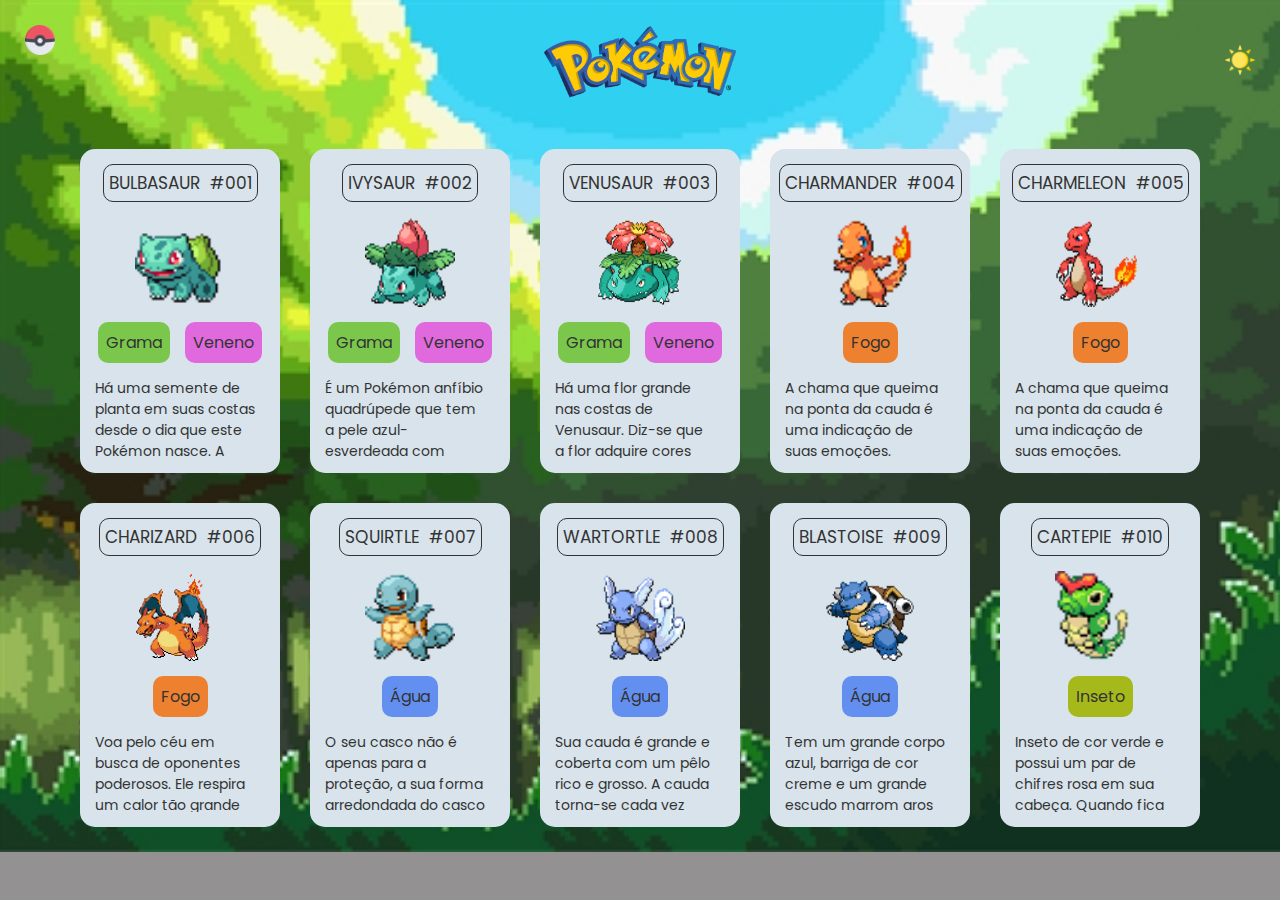
==== index.html @ 6d6de0cd "finalizado projeto pokemon" ====
<!DOCTYPE html>
<html lang="pt-br">

<head>
    <meta charset="UTF-8">
    <meta http-equiv="X-UA-Compatible" content="IE=edge">
    <meta name="viewport" content="width=device-width, initial-scale=1.0">
    <link rel="shortcut icon" href="src/imagens/pokedex.ico" type="image/x-icon">
    <!--ctrl + espaço para escolher o .ico-->
    <title>Listagem Pokémon</title>
    <link rel="preconnect" href="https://fonts.googleapis.com">
    <link rel="preconnect" href="https://fonts.gstatic.com" crossorigin>
    <link href="https://fonts.googleapis.com/css2?family=Poppins:wght@300;500;800&display=swap" rel="stylesheet">
    
    <link rel="stylesheet" href="./src/css/reset.css"> <!--criei um link para o css-->
    <link rel="stylesheet" href="./src/css/estilos.css">
    <link rel="stylesheet" href="./src/css/scrollbar.css">
</head>

<body>
    <header>
        <a href="#"> <!--link que leva para outra pagina-->
            <img src="./src/imagens/pokeball.png" alt="pokebola" class="logo">
        </a>
        <img src="./src/imagens/pokemon.png" alt="logo-pokemon" class="logo-pokemon">
        <button id="botao-alterar-tema">
            <img src="./src/imagens/sun.png" alt="imgem do sol" class="imagem-botao">
        </button>
    </header>
    <main>
        <ul class="listagem-pokemon"> <!--lista desordenada, e dentro tem as li-->
            <li class="cartao-pokemon">
                <div class="informacoes">
                    <span>Bulbasaur</span>
                    <span>#001</span>
                </div>

                <img src="./src/imagens/bulbasaur.gif" alt="bulbasaur" class="gif">

                <ul class="tipos">
                    <li class="tipo grama">Grama</li>
                    <li class="tipo veneno">Veneno</li>
                </ul>

                <p class="descricao">Há uma semente de planta em suas costas desde o dia que este Pokémon nasce. A semente cresce lentamente.</p>
            </li>

            <li class="cartao-pokemon">
                <div class="informacoes">
                    <span>Ivysaur</span>
                    <span>#002</span>
                </div>

                <img src="./src/imagens/ivysaur.gif" alt="ivysaur" class="gif">

                <ul class="tipos">
                    <li class="tipo grama">Grama</li>
                    <li class="tipo veneno">Veneno</li>
                </ul>

                <p class="descricao">É um Pokémon anfíbio quadrúpede que tem a pele azul-esverdeada com manchas mais
                    escuras. Sua flor em suas costas cresce conforme à intensidade da luz do sol absorvida. Como a flor
                    cresce, Ivysaur perde a capacidade de ficar sobre as patas traseiras.</p>
            </li>

            <li class="cartao-pokemon">
                <div class="informacoes">
                    <span>Venusaur</span>
                    <span>#003</span>
                </div>

                <img src="./src/imagens/venusaur.gif" alt="venusaur" class="gif">

                <ul class="tipos">
                    <li class="tipo grama">Grama</li>
                    <li class="tipo veneno">Veneno</li>
                </ul>

                <p class="descricao">Há uma flor grande nas costas de Venusaur. Diz-se que a flor adquire cores vivas se
                    receber muita nutrição e luz solar.
                </p>

            <li class="cartao-pokemon">
                <div class="informacoes">
                    <span>Charmander</span>
                    <span>#004</span>
                </div>

                <img src="src/imagens/charmander.gif" alt="Charmander" class="gif">

                <ul class="tipos">
                    <li class="tipo fogo">Fogo</li>
                </ul>

                <p class="descricao">A chama que queima na ponta da cauda é uma indicação de suas emoções.</p>
            </li>

            <li class="cartao-pokemon">
                <div class="informacoes">
                    <span>Charmeleon</span>
                    <span>#005</span>
                </div>

                <img src="src/imagens/charmeleon.gif" alt="charmeleon" class="gif">

                <ul class="tipos">
                    <li class="tipo fogo">Fogo</li>
                </ul>

                <p class="descricao">A chama que queima na ponta da cauda é uma indicação de suas emoções.</p>
            </li>

            <li class="cartao-pokemon">
                <div class="informacoes">
                    <span>Charizard</span>
                    <span>#006</span>
                </div>

                <img src="src/imagens/charizard.gif" alt="charizard" class="gif">

                <ul class="tipos">
                    <li class="tipo fogo">Fogo</li>
                </ul>

                <p class="descricao">Voa pelo céu em busca de oponentes poderosos. Ele respira um calor tão grande que derrete qualquer
                    coisa.</p>
            </li>

            <li class="cartao-pokemon">
                <div class="informacoes">
                    <span>Squirtle</span>
                    <span>#007</span>
                </div>

                <img src="src/imagens/squirtle.gif" alt="squirtle" class="gif">

                <ul class="tipos">
                    <li class="tipo agua">Água</li>
                </ul>

                <p class="descricao">O seu casco não é apenas para a proteção, a sua forma arredondada do casco e as ranhuras em sua
                    superfície ajudam a minimizar a resistência na água, permitindo que este Pokémon nade em altas
                    velocidades.</p>
            </li>

            <li class="cartao-pokemon">
                <div class="informacoes">
                    <span>Wartortle</span>
                    <span>#008</span>
                </div>

                <img src="src/imagens/wartortle.gif" alt="wartortle" class="gif">

                <ul class="tipos">
                    <li class="tipo agua">Água</li>
                </ul>

                <p class="descricao">Sua cauda é grande e coberta com um pêlo rico e grosso. A cauda torna-se cada vez mais profunda na
                    cor à medida que Wartortle envelhece.</p>
            </li>

            <li class="cartao-pokemon">
                <div class="informacoes">
                    <span>Blastoise</span>
                    <span>#009</span>
                </div>

                <img src="src/imagens/blastoise.gif" alt="blastoise" class="gif">

                <ul class="tipos">
                    <li class="tipo agua">Água</li>
                </ul>

                <p class="descricao">Tem um grande corpo azul, barriga de cor creme e um grande escudo marrom aros de branco, com seus
                    canhões de água. É agora mais visivelmente mais volumoso do que suas evoluções anteriores.</p>
            </li>

            <li class="cartao-pokemon">
                <div class="informacoes">
                    <span>Cartepie</span>
                    <span>#010</span>
                </div>

                <img src="src/imagens/caterpie.gif" alt="caterpie" class="gif">

                <ul class="tipos">
                    <li class="tipo inseto">Inseto</li>
                </ul>

                <p class="descricao">Inseto de cor verde e possui um par de chifres rosa em sua cabeça. Quando fica com raiva é capaz de
                    soltar pequenas teias pegajosas pela boca. Investida; Teia de Aranha</p>
            </li>

        </ul>
    </main>
    <script src="./src/js/index.js"></script>
    
</body>

</html>
---- src/css/estilos.css ----
body{
    font-family: 'poppins', sans-serif; 
    max-width: 1280px;
    margin: 0 auto;
    background-color: #5e5b5bab;
    background-image: url(../imagens/dia.jpg);
    background-repeat: no-repeat;
    background-size: cover;
    color: #333333;
}

body.modo-escuro{ /*será ativado com o js*/
    background-color: #212121;
    background-image: url(../imagens/noite.png);
    background-repeat: no-repeat;
    background-size: contain;
    color: #f5f5f5;
}

header{
    display: flex; /*coloca um do lado do outro*/
    justify-content: space-between; /*Distribui e alinha os elementos filhos ao longo de todo o espaço do eixo principal, de modo que ocupem todo o espaço livre de forma uniforme.*/
    padding: 25px;
}
header .logo-pokemon{
    width: 200px;
    transition: 0.2s ease-in-out;
}
header .logo,
header .imagem-botao{
    width: 30px;
    transition: 0.2s ease-in-out;
}

header #botao-alterar-tema{
    /*remover fundo da imagem do sol*/
    background: none;
    border: none;
}
/*psedo class/ hover= quando passar pór cima*/
header .logo:hover,
header .logo-pokemon:hover,
header .imagem-botao:hover,
main .cartao-pokemon:hover{
    transform: scale(1.05);
    cursor: pointer;
}

main{
    padding: 25px;
}

main .listagem-pokemon{
    display: flex;
    flex-wrap: wrap;
    gap: 30px;
    justify-content: center;
}

main .cartao-pokemon{
    background-color: #d8e3ec;
    width: 200px;
    padding: 15px;
    display: flex;
    flex-direction: column;
    align-items: center;
    gap: 15px;
    border-radius: 15px;
    transition: 0.2s ease-in-out;
}
main .cartao-pokemon:hover{
    background-color: #96d9d6;
}

.modo-escuro .cartao-pokemon{
    background-color: #a8a8a8;
}

main .cartao-pokemon .informacoes{
    display: flex;
    justify-content: space-between;
    border: 1px solid #333333;
    border-radius: 10px;
}
main .cartao-pokemon .informacoes span{
    padding: 5px;
    text-transform: uppercase;
    font-size: 17px;
}

main .cartao-pokemon .gif{
    width: 90px;
    height: 90px;
}

main .cartao-pokemon .tipos{
    display:flex;
    gap: 15px;
}

main .cartao-pokemon .tipo{
    padding: 8px;
    border-radius: 10px;
}

.grama{
    background-color: #7ac74c;
}
.veneno{
    background-color: #df67ddfb;
}
.fogo{
    background-color: #ee8130;
}
.agua{
    background-color: #6390f0;
}
.inseto{
    background-color: #a6b91a;
}

main .descricao{
    max-height: 80px;
    overflow-y:scroll;
    font-size: 14px;
    padding-right: 10px;     /* espaçamento para a direita */
}
---- src/css/scrollbar.css ----
*::-webkit-scrollbar{
    width: 12px;
}

*::-webkit-scrollbar-track{
    background-color: #f1e9e9;
}
*::-webkit-scrollbar-thumb{
    background-color: #582965;
    border-radius: 10px;
    border: 3px solid #ffffff;
}
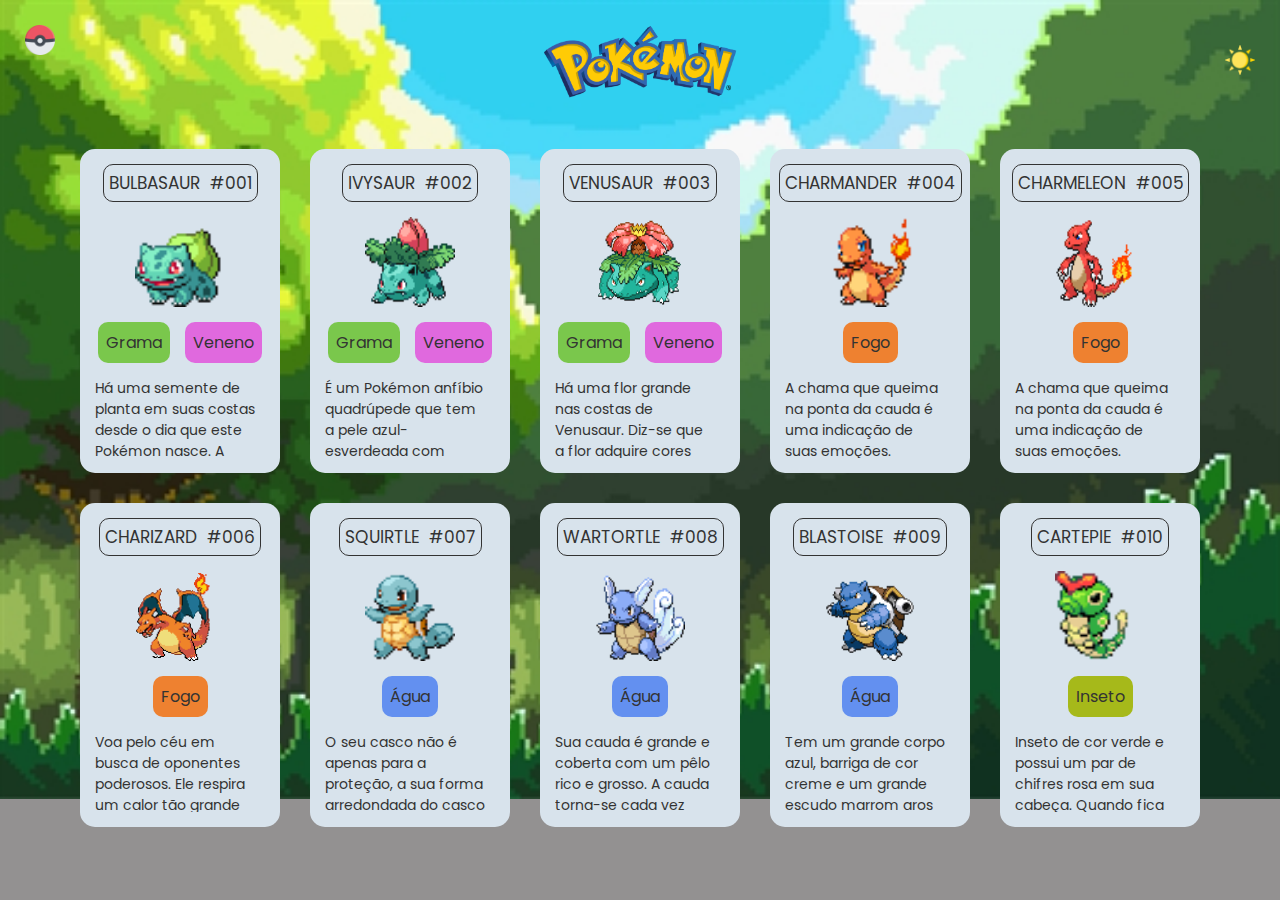
==== commit c631d7f2: "Add files via upload" ====
--- a/index.html
+++ b/index.html
@@ -1,200 +1,200 @@
-<!DOCTYPE html>
-<html lang="pt-br">
-
-<head>
-    <meta charset="UTF-8">
-    <meta http-equiv="X-UA-Compatible" content="IE=edge">
-    <meta name="viewport" content="width=device-width, initial-scale=1.0">
-    <link rel="shortcut icon" href="src/imagens/pokedex.ico" type="image/x-icon">
-    <!--ctrl + espaço para escolher o .ico-->
-    <title>Listagem Pokémon</title>
-    <link rel="preconnect" href="https://fonts.googleapis.com">
-    <link rel="preconnect" href="https://fonts.gstatic.com" crossorigin>
-    <link href="https://fonts.googleapis.com/css2?family=Poppins:wght@300;500;800&display=swap" rel="stylesheet">
-    
-    <link rel="stylesheet" href="./src/css/reset.css"> <!--criei um link para o css-->
-    <link rel="stylesheet" href="./src/css/estilos.css">
-    <link rel="stylesheet" href="./src/css/scrollbar.css">
-</head>
-
-<body>
-    <header>
-        <a href="#"> <!--link que leva para outra pagina-->
-            <img src="./src/imagens/pokeball.png" alt="pokebola" class="logo">
-        </a>
-        <img src="./src/imagens/pokemon.png" alt="logo-pokemon" class="logo-pokemon">
-        <button id="botao-alterar-tema">
-            <img src="./src/imagens/sun.png" alt="imgem do sol" class="imagem-botao">
-        </button>
-    </header>
-    <main>
-        <ul class="listagem-pokemon"> <!--lista desordenada, e dentro tem as li-->
-            <li class="cartao-pokemon">
-                <div class="informacoes">
-                    <span>Bulbasaur</span>
-                    <span>#001</span>
-                </div>
-
-                <img src="./src/imagens/bulbasaur.gif" alt="bulbasaur" class="gif">
-
-                <ul class="tipos">
-                    <li class="tipo grama">Grama</li>
-                    <li class="tipo veneno">Veneno</li>
-                </ul>
-
-                <p class="descricao">Há uma semente de planta em suas costas desde o dia que este Pokémon nasce. A semente cresce lentamente.</p>
-            </li>
-
-            <li class="cartao-pokemon">
-                <div class="informacoes">
-                    <span>Ivysaur</span>
-                    <span>#002</span>
-                </div>
-
-                <img src="./src/imagens/ivysaur.gif" alt="ivysaur" class="gif">
-
-                <ul class="tipos">
-                    <li class="tipo grama">Grama</li>
-                    <li class="tipo veneno">Veneno</li>
-                </ul>
-
-                <p class="descricao">É um Pokémon anfíbio quadrúpede que tem a pele azul-esverdeada com manchas mais
-                    escuras. Sua flor em suas costas cresce conforme à intensidade da luz do sol absorvida. Como a flor
-                    cresce, Ivysaur perde a capacidade de ficar sobre as patas traseiras.</p>
-            </li>
-
-            <li class="cartao-pokemon">
-                <div class="informacoes">
-                    <span>Venusaur</span>
-                    <span>#003</span>
-                </div>
-
-                <img src="./src/imagens/venusaur.gif" alt="venusaur" class="gif">
-
-                <ul class="tipos">
-                    <li class="tipo grama">Grama</li>
-                    <li class="tipo veneno">Veneno</li>
-                </ul>
-
-                <p class="descricao">Há uma flor grande nas costas de Venusaur. Diz-se que a flor adquire cores vivas se
-                    receber muita nutrição e luz solar.
-                </p>
-
-            <li class="cartao-pokemon">
-                <div class="informacoes">
-                    <span>Charmander</span>
-                    <span>#004</span>
-                </div>
-
-                <img src="src/imagens/charmander.gif" alt="Charmander" class="gif">
-
-                <ul class="tipos">
-                    <li class="tipo fogo">Fogo</li>
-                </ul>
-
-                <p class="descricao">A chama que queima na ponta da cauda é uma indicação de suas emoções.</p>
-            </li>
-
-            <li class="cartao-pokemon">
-                <div class="informacoes">
-                    <span>Charmeleon</span>
-                    <span>#005</span>
-                </div>
-
-                <img src="src/imagens/charmeleon.gif" alt="charmeleon" class="gif">
-
-                <ul class="tipos">
-                    <li class="tipo fogo">Fogo</li>
-                </ul>
-
-                <p class="descricao">A chama que queima na ponta da cauda é uma indicação de suas emoções.</p>
-            </li>
-
-            <li class="cartao-pokemon">
-                <div class="informacoes">
-                    <span>Charizard</span>
-                    <span>#006</span>
-                </div>
-
-                <img src="src/imagens/charizard.gif" alt="charizard" class="gif">
-
-                <ul class="tipos">
-                    <li class="tipo fogo">Fogo</li>
-                </ul>
-
-                <p class="descricao">Voa pelo céu em busca de oponentes poderosos. Ele respira um calor tão grande que derrete qualquer
-                    coisa.</p>
-            </li>
-
-            <li class="cartao-pokemon">
-                <div class="informacoes">
-                    <span>Squirtle</span>
-                    <span>#007</span>
-                </div>
-
-                <img src="src/imagens/squirtle.gif" alt="squirtle" class="gif">
-
-                <ul class="tipos">
-                    <li class="tipo agua">Água</li>
-                </ul>
-
-                <p class="descricao">O seu casco não é apenas para a proteção, a sua forma arredondada do casco e as ranhuras em sua
-                    superfície ajudam a minimizar a resistência na água, permitindo que este Pokémon nade em altas
-                    velocidades.</p>
-            </li>
-
-            <li class="cartao-pokemon">
-                <div class="informacoes">
-                    <span>Wartortle</span>
-                    <span>#008</span>
-                </div>
-
-                <img src="src/imagens/wartortle.gif" alt="wartortle" class="gif">
-
-                <ul class="tipos">
-                    <li class="tipo agua">Água</li>
-                </ul>
-
-                <p class="descricao">Sua cauda é grande e coberta com um pêlo rico e grosso. A cauda torna-se cada vez mais profunda na
-                    cor à medida que Wartortle envelhece.</p>
-            </li>
-
-            <li class="cartao-pokemon">
-                <div class="informacoes">
-                    <span>Blastoise</span>
-                    <span>#009</span>
-                </div>
-
-                <img src="src/imagens/blastoise.gif" alt="blastoise" class="gif">
-
-                <ul class="tipos">
-                    <li class="tipo agua">Água</li>
-                </ul>
-
-                <p class="descricao">Tem um grande corpo azul, barriga de cor creme e um grande escudo marrom aros de branco, com seus
-                    canhões de água. É agora mais visivelmente mais volumoso do que suas evoluções anteriores.</p>
-            </li>
-
-            <li class="cartao-pokemon">
-                <div class="informacoes">
-                    <span>Cartepie</span>
-                    <span>#010</span>
-                </div>
-
-                <img src="src/imagens/caterpie.gif" alt="caterpie" class="gif">
-
-                <ul class="tipos">
-                    <li class="tipo inseto">Inseto</li>
-                </ul>
-
-                <p class="descricao">Inseto de cor verde e possui um par de chifres rosa em sua cabeça. Quando fica com raiva é capaz de
-                    soltar pequenas teias pegajosas pela boca. Investida; Teia de Aranha</p>
-            </li>
-
-        </ul>
-    </main>
-    <script src="./src/js/index.js"></script>
-    
-</body>
-
+<!DOCTYPE html>
+<html lang="pt-br">
+
+<head>
+    <meta charset="UTF-8">
+    <meta http-equiv="X-UA-Compatible" content="IE=edge">
+    <meta name="viewport" content="width=device-width, initial-scale=1.0">
+    <link rel="shortcut icon" href="src/imagens/pokedex.ico" type="image/x-icon">
+    <!--ctrl + espaço para escolher o .ico-->
+    <title>Listagem Pokémon</title>
+    <link rel="preconnect" href="https://fonts.googleapis.com">
+    <link rel="preconnect" href="https://fonts.gstatic.com" crossorigin>
+    <link href="https://fonts.googleapis.com/css2?family=Poppins:wght@300;500;800&display=swap" rel="stylesheet">
+    
+    <link rel="stylesheet" href="./src/css/reset.css"> <!--criei um link para o css-->
+    <link rel="stylesheet" href="./src/css/estilos.css">
+    <link rel="stylesheet" href="./src/css/scrollbar.css">
+</head>
+
+<body>
+    <header>
+        <a href="#"> <!--link que leva para outra pagina-->
+            <img src="./src/imagens/pokeball.png" alt="pokebola" class="logo">
+        </a>
+        <img src="./src/imagens/pokemon.png" alt="logo-pokemon" class="logo-pokemon">
+        <button id="botao-alterar-tema">
+            <img src="./src/imagens/sun.png" alt="imgem do sol" class="imagem-botao">
+        </button>
+    </header>
+    <main>
+        <ul class="listagem-pokemon"> <!--lista desordenada, e dentro tem as li-->
+            <li class="cartao-pokemon">
+                <div class="informacoes">
+                    <span>Bulbasaur</span>
+                    <span>#001</span>
+                </div>
+
+                <img src="./src/imagens/bulbasaur.gif" alt="bulbasaur" class="gif">
+
+                <ul class="tipos">
+                    <li class="tipo grama">Grama</li>
+                    <li class="tipo veneno">Veneno</li>
+                </ul>
+
+                <p class="descricao">Há uma semente de planta em suas costas desde o dia que este Pokémon nasce. A semente cresce lentamente.</p>
+            </li>
+
+            <li class="cartao-pokemon">
+                <div class="informacoes">
+                    <span>Ivysaur</span>
+                    <span>#002</span>
+                </div>
+
+                <img src="./src/imagens/ivysaur.gif" alt="ivysaur" class="gif">
+
+                <ul class="tipos">
+                    <li class="tipo grama">Grama</li>
+                    <li class="tipo veneno">Veneno</li>
+                </ul>
+
+                <p class="descricao">É um Pokémon anfíbio quadrúpede que tem a pele azul-esverdeada com manchas mais
+                    escuras. Sua flor em suas costas cresce conforme à intensidade da luz do sol absorvida. Como a flor
+                    cresce, Ivysaur perde a capacidade de ficar sobre as patas traseiras.</p>
+            </li>
+
+            <li class="cartao-pokemon">
+                <div class="informacoes">
+                    <span>Venusaur</span>
+                    <span>#003</span>
+                </div>
+
+                <img src="./src/imagens/venusaur.gif" alt="venusaur" class="gif">
+
+                <ul class="tipos">
+                    <li class="tipo grama">Grama</li>
+                    <li class="tipo veneno">Veneno</li>
+                </ul>
+
+                <p class="descricao">Há uma flor grande nas costas de Venusaur. Diz-se que a flor adquire cores vivas se
+                    receber muita nutrição e luz solar.
+                </p>
+
+            <li class="cartao-pokemon">
+                <div class="informacoes">
+                    <span>Charmander</span>
+                    <span>#004</span>
+                </div>
+
+                <img src="src/imagens/charmander.gif" alt="Charmander" class="gif">
+
+                <ul class="tipos">
+                    <li class="tipo fogo">Fogo</li>
+                </ul>
+
+                <p class="descricao">A chama que queima na ponta da cauda é uma indicação de suas emoções.</p>
+            </li>
+
+            <li class="cartao-pokemon">
+                <div class="informacoes">
+                    <span>Charmeleon</span>
+                    <span>#005</span>
+                </div>
+
+                <img src="src/imagens/charmeleon.gif" alt="charmeleon" class="gif">
+
+                <ul class="tipos">
+                    <li class="tipo fogo">Fogo</li>
+                </ul>
+
+                <p class="descricao">A chama que queima na ponta da cauda é uma indicação de suas emoções.</p>
+            </li>
+
+            <li class="cartao-pokemon">
+                <div class="informacoes">
+                    <span>Charizard</span>
+                    <span>#006</span>
+                </div>
+
+                <img src="src/imagens/charizard.gif" alt="charizard" class="gif">
+
+                <ul class="tipos">
+                    <li class="tipo fogo">Fogo</li>
+                </ul>
+
+                <p class="descricao">Voa pelo céu em busca de oponentes poderosos. Ele respira um calor tão grande que derrete qualquer
+                    coisa.</p>
+            </li>
+
+            <li class="cartao-pokemon">
+                <div class="informacoes">
+                    <span>Squirtle</span>
+                    <span>#007</span>
+                </div>
+
+                <img src="src/imagens/squirtle.gif" alt="squirtle" class="gif">
+
+                <ul class="tipos">
+                    <li class="tipo agua">Água</li>
+                </ul>
+
+                <p class="descricao">O seu casco não é apenas para a proteção, a sua forma arredondada do casco e as ranhuras em sua
+                    superfície ajudam a minimizar a resistência na água, permitindo que este Pokémon nade em altas
+                    velocidades.</p>
+            </li>
+
+            <li class="cartao-pokemon">
+                <div class="informacoes">
+                    <span>Wartortle</span>
+                    <span>#008</span>
+                </div>
+
+                <img src="src/imagens/wartortle.gif" alt="wartortle" class="gif">
+
+                <ul class="tipos">
+                    <li class="tipo agua">Água</li>
+                </ul>
+
+                <p class="descricao">Sua cauda é grande e coberta com um pêlo rico e grosso. A cauda torna-se cada vez mais profunda na
+                    cor à medida que Wartortle envelhece.</p>
+            </li>
+
+            <li class="cartao-pokemon">
+                <div class="informacoes">
+                    <span>Blastoise</span>
+                    <span>#009</span>
+                </div>
+
+                <img src="src/imagens/blastoise.gif" alt="blastoise" class="gif">
+
+                <ul class="tipos">
+                    <li class="tipo agua">Água</li>
+                </ul>
+
+                <p class="descricao">Tem um grande corpo azul, barriga de cor creme e um grande escudo marrom aros de branco, com seus
+                    canhões de água. É agora mais visivelmente mais volumoso do que suas evoluções anteriores.</p>
+            </li>
+
+            <li class="cartao-pokemon">
+                <div class="informacoes">
+                    <span>Cartepie</span>
+                    <span>#010</span>
+                </div>
+
+                <img src="src/imagens/caterpie.gif" alt="caterpie" class="gif">
+
+                <ul class="tipos">
+                    <li class="tipo inseto">Inseto</li>
+                </ul>
+
+                <p class="descricao">Inseto de cor verde e possui um par de chifres rosa em sua cabeça. Quando fica com raiva é capaz de
+                    soltar pequenas teias pegajosas pela boca. Investida; Teia de Aranha</p>
+            </li>
+
+        </ul>
+    </main>
+    <script src="./src/js/index.js"></script>
+    
+</body>
+
 </html>--- a/src/css/estilos.css
+++ b/src/css/estilos.css
@@ -1,127 +1,155 @@
-body{
-    font-family: 'poppins', sans-serif; 
-    max-width: 1280px;
-    margin: 0 auto;
-    background-color: #5e5b5bab;
-    background-image: url(../imagens/dia.jpg);
-    background-repeat: no-repeat;
-    background-size: cover;
-    color: #333333;
-}
-
-body.modo-escuro{ /*será ativado com o js*/
-    background-color: #212121;
-    background-image: url(../imagens/noite.png);
-    background-repeat: no-repeat;
-    background-size: contain;
-    color: #f5f5f5;
-}
-
-header{
-    display: flex; /*coloca um do lado do outro*/
-    justify-content: space-between; /*Distribui e alinha os elementos filhos ao longo de todo o espaço do eixo principal, de modo que ocupem todo o espaço livre de forma uniforme.*/
-    padding: 25px;
-}
-header .logo-pokemon{
-    width: 200px;
-    transition: 0.2s ease-in-out;
-}
-header .logo,
-header .imagem-botao{
-    width: 30px;
-    transition: 0.2s ease-in-out;
-}
-
-header #botao-alterar-tema{
-    /*remover fundo da imagem do sol*/
-    background: none;
-    border: none;
-}
-/*psedo class/ hover= quando passar pór cima*/
-header .logo:hover,
-header .logo-pokemon:hover,
-header .imagem-botao:hover,
-main .cartao-pokemon:hover{
-    transform: scale(1.05);
-    cursor: pointer;
-}
-
-main{
-    padding: 25px;
-}
-
-main .listagem-pokemon{
-    display: flex;
-    flex-wrap: wrap;
-    gap: 30px;
-    justify-content: center;
-}
-
-main .cartao-pokemon{
-    background-color: #d8e3ec;
-    width: 200px;
-    padding: 15px;
-    display: flex;
-    flex-direction: column;
-    align-items: center;
-    gap: 15px;
-    border-radius: 15px;
-    transition: 0.2s ease-in-out;
-}
-main .cartao-pokemon:hover{
-    background-color: #96d9d6;
-}
-
-.modo-escuro .cartao-pokemon{
-    background-color: #a8a8a8;
-}
-
-main .cartao-pokemon .informacoes{
-    display: flex;
-    justify-content: space-between;
-    border: 1px solid #333333;
-    border-radius: 10px;
-}
-main .cartao-pokemon .informacoes span{
-    padding: 5px;
-    text-transform: uppercase;
-    font-size: 17px;
-}
-
-main .cartao-pokemon .gif{
-    width: 90px;
-    height: 90px;
-}
-
-main .cartao-pokemon .tipos{
-    display:flex;
-    gap: 15px;
-}
-
-main .cartao-pokemon .tipo{
-    padding: 8px;
-    border-radius: 10px;
-}
-
-.grama{
-    background-color: #7ac74c;
-}
-.veneno{
-    background-color: #df67ddfb;
-}
-.fogo{
-    background-color: #ee8130;
-}
-.agua{
-    background-color: #6390f0;
-}
-.inseto{
-    background-color: #a6b91a;
-}
-
-main .descricao{
-    max-height: 80px;
-    overflow-y:scroll;
-    font-size: 14px;
-    padding-right: 10px;     /* espaçamento para a direita */
-}+body{
+    font-family: 'poppins', sans-serif; 
+    max-width: 1280px;
+    margin: 0 auto;
+    background-color: #5e5b5bab;
+    background-image: url(../imagens/dia.jpg);
+    background-repeat: no-repeat;
+    background-size: contain;
+    color: #333333;
+}
+
+body.modo-escuro{ /*será ativado com o js*/
+    background-color: #212121;
+    background-image: url(../imagens/noite.png);
+    background-repeat: no-repeat;
+    background-size: cover;
+    color: #f5f5f5;
+}
+
+header{
+    display: flex; /*coloca um do lado do outro*/
+    justify-content: space-between; /*Distribui e alinha os elementos filhos ao longo de todo o espaço do eixo principal, de modo que ocupem todo o espaço livre de forma uniforme.*/
+    padding: 25px;
+}
+header .logo-pokemon{
+    width: 200px;
+    transition: 0.2s ease-in-out;
+}
+header .logo,
+header .imagem-botao{
+    width: 30px;
+    transition: 0.2s ease-in-out;
+}
+
+header #botao-alterar-tema{
+    /*remover fundo da imagem do sol*/
+    background: none;
+    border: none;
+}
+/*psedo class/ hover= quando passar pór cima*/
+header .logo:hover,
+header .logo-pokemon:hover,
+header .imagem-botao:hover,
+main .cartao-pokemon:hover{
+    transform: scale(1.05);
+    cursor: pointer;
+}
+
+main{
+    padding: 25px;
+}
+
+main .listagem-pokemon{
+    display: flex;
+    flex-wrap: wrap;
+    gap: 30px;
+    justify-content: center;
+}
+
+main .cartao-pokemon{
+    background-color: #d8e3ec;
+    width: 200px;
+    padding: 15px;
+    display: flex;
+    flex-direction: column;
+    align-items: center;
+    gap: 15px;
+    border-radius: 15px;
+    transition: 0.2s ease-in-out;
+}
+main .cartao-pokemon:hover{
+    background-color: #96d9d6;
+}
+
+.modo-escuro .cartao-pokemon{
+    background-color: #a8a8a8;
+}
+
+main .cartao-pokemon .informacoes{
+    display: flex;
+    justify-content: space-between;
+    border: 1px solid #333333;
+    border-radius: 10px;
+}
+main .cartao-pokemon .informacoes span{
+    padding: 5px;
+    text-transform: uppercase;
+    font-size: 17px;
+}
+
+main .cartao-pokemon .gif{
+    width: 90px;
+    height: 90px;
+}
+
+main .cartao-pokemon .tipos{
+    display:flex;
+    gap: 15px;
+}
+
+main .cartao-pokemon .tipo{
+    padding: 8px;
+    border-radius: 10px;
+}
+
+.grama{
+    background-color: #7ac74c;
+}
+.veneno{
+    background-color: #df67ddfb;
+}
+.fogo{
+    background-color: #ee8130;
+}
+.agua{
+    background-color: #6390f0;
+}
+.inseto{
+    background-color: #a6b91a;
+}
+
+main .descricao{
+    max-height: 80px;
+    overflow-y:scroll;
+    font-size: 14px;
+    padding-right: 10px;     /* espaçamento para a direita */
+}
+<<<<<<< HEAD
+
+
+@media (min-width:768px) and (max-width:1023px){
+    body{ 
+        background-size: contain;
+        background-color: #103120;
+    }
+    
+    body.modo-escuro{
+        background-color: #001018;
+        background-size: contain;
+}
+}
+
+@media screen and (max-width:767px) {
+    body{ 
+        background-size: contain;
+        background-color: #103120;
+    }
+    
+    body.modo-escuro{
+        background-color: #001018;
+        background-size: contain;
+}
+}
+=======
+>>>>>>> a6bfe6f59aab2f9666d79da7d545092cd656b854
--- a/src/css/scrollbar.css
+++ b/src/css/scrollbar.css
@@ -1,12 +1,12 @@
-*::-webkit-scrollbar{
-    width: 12px;
-}
-
-*::-webkit-scrollbar-track{
-    background-color: #f1e9e9;
-}
-*::-webkit-scrollbar-thumb{
-    background-color: #582965;
-    border-radius: 10px;
-    border: 3px solid #ffffff;
+*::-webkit-scrollbar{
+    width: 12px;
+}
+
+*::-webkit-scrollbar-track{
+    background-color: #f1e9e9;
+}
+*::-webkit-scrollbar-thumb{
+    background-color: #582965;
+    border-radius: 10px;
+    border: 3px solid #ffffff;
 }